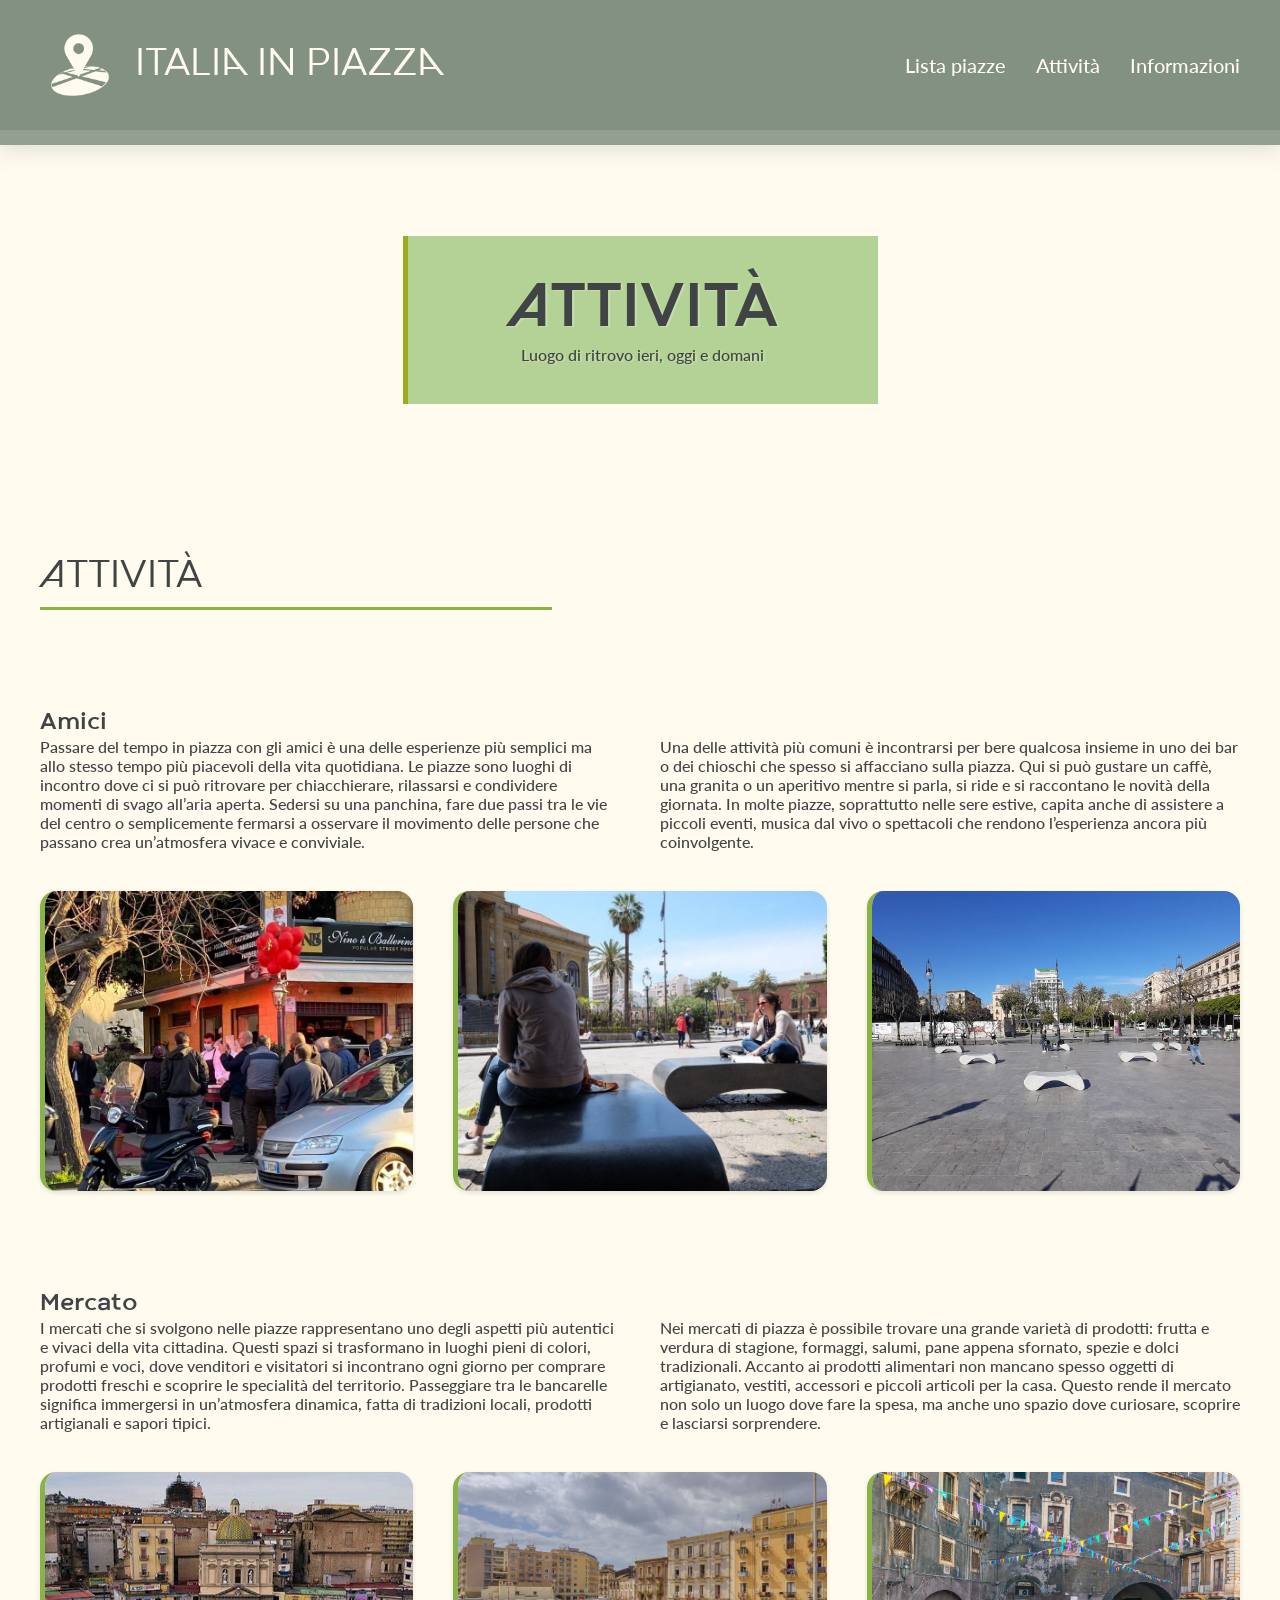
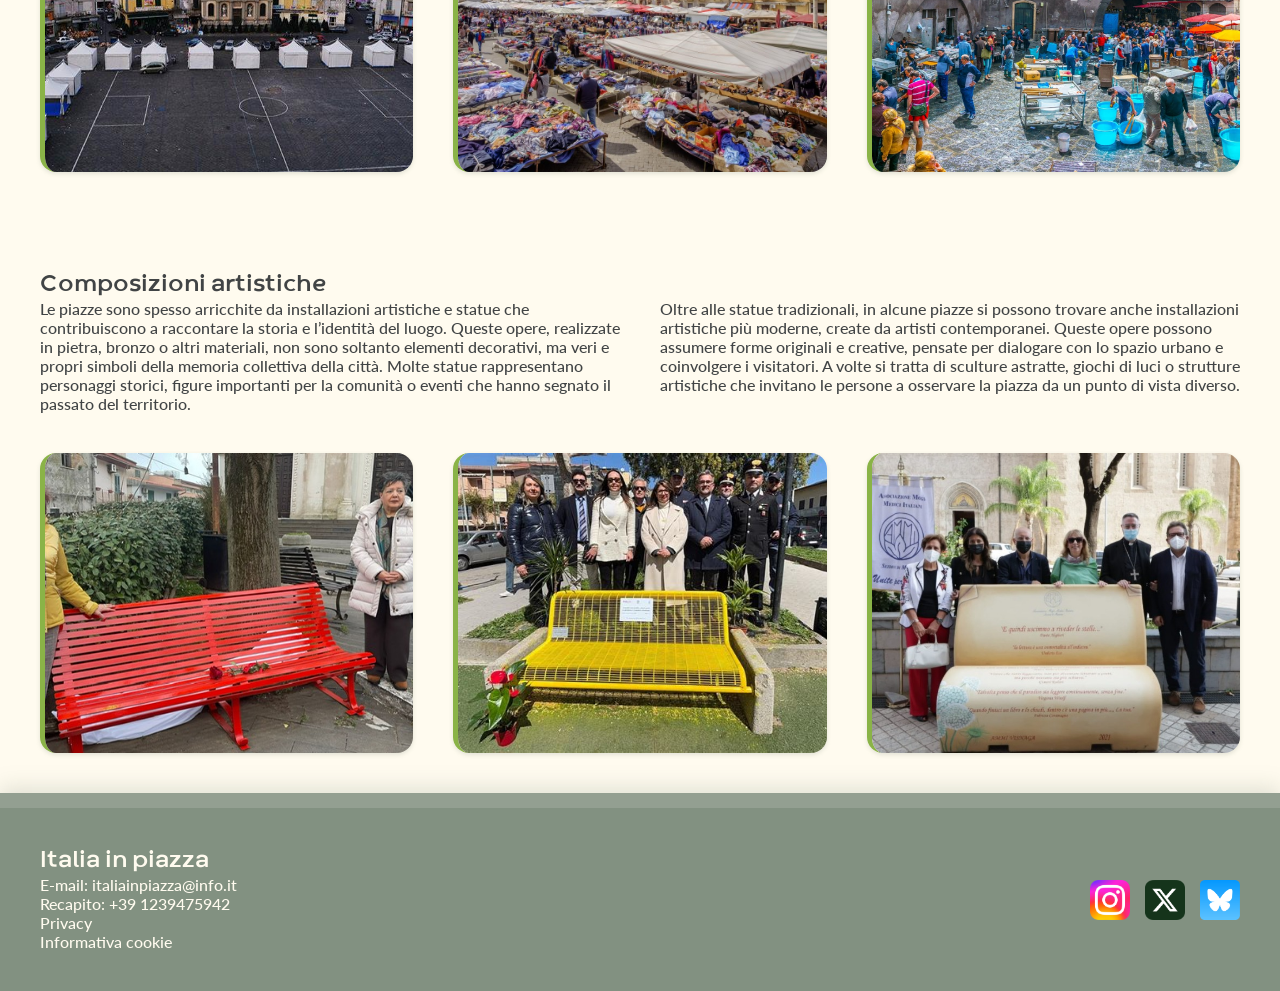
==== attivita.html @ 1c1739eb "Upload" ====
<!DOCTYPE html>
<html lang="it">
<head>
  <meta charset="UTF-8">
  <meta name="viewport" content="width=device-width, initial-scale=1.0">
  <title>Italia in piazza</title>
  <link rel="stylesheet" href="css/style.css">
</head>

<body>

<header class="header">
  <div class="container header-content">
    <div class="logo" onclick="window.open('index.html','_self')">
      <img class="logo-img" src="img/logo.png" alt="logo">
      <h2>Italia in piazza</h2>
    </div>
    <nav class="nav">
      <a href="listaPiazze.html">Lista piazze</a>
      <a href="attivita.html">Attività</a>
      <a href="informazioni.html">Informazioni</a>
    </nav>
  </div>
</header>

<section class="hero" style="background: url('./img/generali/att1.jpg') center/cover">
  <div class="hero-overlay">
    <h1>Attività</h1>
    <h4>Luogo di ritrovo ieri, oggi e domani</h4>
  </div>
</section>

<section class="container">

  <div class="section-header">
    <h2>Attività</h2>
  </div>

  <div id="myModal" class="modal">
    <div class="modal-content">
      <span class="close">&times;</span>
      <img id="imgMostra" src="img/PzzArchimedeSR/archimede_1.jpg" alt="">
    </div>
  </div>

  <div class="bloccoAtt">
    <h3>Amici</h3>
    <div class="colonne">
      <h4>
        Passare del tempo in piazza con gli amici è una delle esperienze più semplici ma allo
        stesso tempo più piacevoli della vita quotidiana. Le piazze sono luoghi di incontro dove
        ci si può ritrovare per chiacchierare, rilassarsi e condividere momenti di svago all’aria aperta.
        Sedersi su una panchina, fare due passi tra le vie del centro o semplicemente fermarsi a osservare il
        movimento delle persone che passano crea un’atmosfera vivace e conviviale.
      </h4>
      <h4>
        Una delle attività più comuni è incontrarsi per bere qualcosa insieme in uno dei bar o dei
        chioschi che spesso si affacciano sulla piazza. Qui si può gustare un caffè, una granita o
        un aperitivo mentre si parla, si ride e si raccontano le novità della giornata.
        In molte piazze, soprattutto nelle sere estive, capita anche di assistere a piccoli eventi, musica
        dal vivo o spettacoli che rendono l’esperienza ancora più coinvolgente.
      </h4>
    </div>
    <div class="cards">
      <div class="card">
        <img class="imgMod" src="img/att/amici_1.jpg" alt="piazza">
      </div>

      <div class="card">
        <img class="imgMod" src="img/att/amici_2.jpg" alt="piazza">
      </div>

      <div class="card">
        <img class="imgMod" src="img/att/amici_3.jpg" alt="piazza">
      </div>
    </div>
  </div>

  <div class="bloccoAtt">
    <h3>Mercato</h3>
    <div class="colonne">
      <h4>
        I mercati che si svolgono nelle piazze rappresentano uno degli aspetti più autentici
        e vivaci della vita cittadina. Questi spazi si trasformano in luoghi pieni di colori,
        profumi e voci, dove venditori e visitatori si incontrano ogni giorno per comprare
        prodotti freschi e scoprire le specialità del territorio. Passeggiare tra le
        bancarelle significa immergersi in un’atmosfera dinamica, fatta di tradizioni
        locali, prodotti artigianali e sapori tipici.
      </h4>
      <h4>
        Nei mercati di piazza è possibile trovare una grande varietà di prodotti: frutta
        e verdura di stagione, formaggi, salumi, pane appena sfornato, spezie e dolci
        tradizionali. Accanto ai prodotti alimentari non mancano spesso oggetti di
        artigianato, vestiti, accessori e piccoli articoli per la casa. Questo rende
        il mercato non solo un luogo dove fare la spesa, ma anche uno spazio dove curiosare,
        scoprire e lasciarsi sorprendere.
      </h4>
    </div>
    <div class="cards">
      <div class="card">
        <img class="imgMod" src="img/att/Mercato_1.jpg" alt="piazza">
      </div>

      <div class="card">
        <img class="imgMod" src="img/att/Mercato_2.jpg" alt="piazza">
      </div>

      <div class="card">
        <img class="imgMod" src="img/att/Mercato_3.jpg" alt="piazza">
      </div>

    </div>
  </div>

  <div>
    <h3>Composizioni artistiche</h3>
    <div class="colonne">
      <h4>
        Le piazze sono spesso arricchite da installazioni artistiche e statue che
        contribuiscono a raccontare la storia e l’identità del luogo. Queste opere,
        realizzate in pietra, bronzo o altri materiali, non sono soltanto elementi
        decorativi, ma veri e propri simboli della memoria collettiva della città.
        Molte statue rappresentano personaggi storici, figure importanti per la comunità
        o eventi che hanno segnato il passato del territorio.
      </h4>
      <h4>
        Oltre alle statue tradizionali, in alcune piazze si possono trovare anche
        installazioni artistiche più moderne, create da artisti contemporanei. Queste
        opere possono assumere forme originali e creative, pensate per dialogare con
        lo spazio urbano e coinvolgere i visitatori. A volte si tratta di sculture
        astratte, giochi di luci o strutture artistiche che invitano le persone a
        osservare la piazza da un punto di vista diverso.
      </h4>
    </div>
    <div class="cards">
      <div class="card">
        <img class="imgMod" src="img/att/arte_1.jpg" alt="piazza">
      </div>

      <div class="card">
        <img class="imgMod" src="img/att/arte_2.jpg" alt="piazza">
      </div>

      <div class="card">
        <img class="imgMod" src="img/att/arte_3.jpg" alt="piazza">
      </div>

    </div>
  </div>

</section>


<footer class="footer">
  <div class="container footer-content">
    <div class="footer-info">
      <h3>Italia in piazza</h3>
      <h4>E-mail: italiainpiazza@info.it</h4>
      <h4>Recapito: +39 1239475942</h4>
      <h4>Privacy</h4>
      <h4>Informativa cookie</h4>
    </div>
    <div class="footer-social">
      <div class="social">
        <img onclick="window.open('https://www.instagram.com/')" src="img/icona 1.png"/>
      </div>
      <div class="social">
        <img onclick="window.open('https://x.com/')" src="img/icona 2.png"/>
      </div>
      <div class="social">
        <img onclick="window.open('https://bsky.app/')" src="img/icona 3.png" height="1096" width="1103"/>
      </div>
    </div>
  </div>
</footer>

<script>
  var modal = document.getElementById("myModal");

  var imgs = document.getElementsByClassName("imgMod");

  var span = document.getElementsByClassName("close")[0];

  for (var i = 0; i < imgs.length; i++) {
    var vetImg = imgs[i];
    vetImg.onclick = function() {
      modal.style.display = "block";
      document.getElementById("imgMostra").src = this.src;
    }
  }

  span.onclick = function() {
    modal.style.display = "none";
  }

  window.onclick = function(event) {
    if (event.target == modal) {
      modal.style.display = "none";
    }
  }
</script>


</body>
</html>
---- css/style.css ----
* {
  margin: 0;
  padding: 0;
}
/*TROVARE FONT WEB SAFE*/
@font-face {
  font-family: fontTit;
  src: url(../font/Codec-Cold-Bold-trial.ttf);
}

@font-face {
  font-family: fontTitPar;
  src: url(../font/Codec-Cold-News-trial.ttf);
}

@font-face {
  font-family: fontTxtPar;
  src: url(../font/Lato-Medium.ttf);
}

@font-face {
  font-family: fontTxtParBold;
  src: url(../font/Codec-Warm-Bold-trial.ttf);
}

body {
  font-family: fontTxtPar;
  background: #fffbef;
  color: #414445;
}

h1 {
  font-family: fontTit;
  text-transform: uppercase;
  font-size: 64px;
  font-weight: normal;
}

h2 {
  font-family: fontTitPar;
  text-transform: uppercase;
  font-size: 40px;
  font-weight: normal;
}

h3 {
  font-family: fontTxtParBold;
  font-size: 24px;
  font-weight: normal;
}


h4 {
  font-family: fontTxtPar;
  font-size: 16px;
  font-weight: normal;
}

.header {
  background: #829181;
  color: #fffbef;
  border-bottom: 15px solid #939f91;
  box-shadow: 0 5px 20px rgba(130, 145, 129, 0.25);
}

.header-content {
  display: flex;
  justify-content: space-between;
  align-items: center;
  padding: 20px;
}

.logo {
  display: flex;
  align-items: center;
  gap: 15px;
  width: 500px;
  height: 50px;
}

.logo:hover {
  text-decoration: underline;
  text-underline-offset: 5px;
}

.logo:hover .logo-img{
  transition: all .4s ease;
  -webkit-transition: all .4s ease;
  width: 79px;
  height: 79px;
}

.logo-img {
  transition: all .4s ease;
  -webkit-transition: all .4s ease;
  width: 80px;
  height: 80px;
}

.nav {
  display: flex;
  gap: 30px;
}

.nav a {
  font-family: fontTxtPar;
  font-size: 20px;
  text-decoration: none;
  color: #fffbef;
}

.nav a:hover {
  text-decoration: underline;
  text-underline-offset: 5px;
}

.container {
  max-width: 1200px;
  margin: auto;
  padding: 40px 20px;
}

.hero {
  height: 350px;
  display: flex;
  align-items: center;
  justify-content: center;
  text-shadow: rgba(255, 251, 239, 0.27) 2px 1px 1px;
}

.hero-overlay {
  background: rgb(180, 210, 150);
  padding: 40px 100px;
  border-left: 5px solid #9aac22;
  text-align: center;
}

.hero h3 {
  margin-top: 5px;
}

.section-header {
  margin-top: 20px;
  display: flex;
  justify-content: space-between;
  align-items: center;
  margin-bottom: 70px;
}

.section-header h2 {
  border-bottom: 3px solid #8ab347;
  padding-bottom: 8px;
  padding-right: 350px;
}

.btn {
  background: rgb(209, 238, 158);
  border: none;
  border-left: 5px solid #9aac22;
  padding: 15px 25px;
  cursor: pointer;
  font-family: fontTxtParBold;
  font-size: 15px;
}

.btn:hover {
  background: rgba(209, 238, 158, 0.77);
}

.piazza {
  display: flex;
  gap: 40px;
  margin-bottom: 50px;
  align-items: center;
  color: #4f5151;
}

.piazza h3 {
  border-left: 5px solid #9aac22;
  padding-left: 15px;
  margin-bottom: 10px;
}

.piazza h3:hover {
  text-decoration: underline;
  text-underline-offset: 5px;
  cursor: pointer;
}

.piazza-text {
  flex: 1;
  max-width: 500px;
}

.city {
  font-size: 20px;
  margin-bottom: 8px;
}

.piazza-img {
  transition: all .2s ease;
  -webkit-transition: all .2s ease;
  flex: 1;
  border-left: 5px solid #9aac22;
  cursor: pointer;
}

.piazza-img:hover {
  transition: all .2s ease;
  -webkit-transition: all .2s ease;
  opacity: 80%;
}

.piazza-img img {
  width: 100%;
  display: flex;
  height: 200px;
  object-fit: cover;
}

.modal {
  display: none;
  position: fixed;
  z-index: 1;
  padding-top: 100px;
  left: 0;
  top: 0;
  width: 100%;
  height: 100%;
  overflow: auto; /* Enable scroll if needed */
  background-color: rgb(0,0,0); /* Fallback color */
  background-color: rgba(0,0,0,0.4); /* Black w/ opacity */
}

.modal-content {
  display: flex;
  flex-direction: column;
  position: relative;
  padding: 10px 10px 0 10px;
  width: 80vw;
  height: 70vw;
  max-width: 1200px;
  max-height: 800px;
  margin: auto;
  -webkit-animation-name: animatetop;
  -webkit-animation-duration: 0.4s;
  animation-name: animatetop;
  animation-duration: 0.4s;
  background-color: #fffbef;
}

.modal-content img {
  margin-top: auto;
  margin-bottom: 1%;
  object-fit: contain;
  width: 100%;
  height: 100%;
}

.close {
  color: #aecc77;
  font-size: 60px;
  font-weight: bold;
  text-align: right;
}

.close:hover,
.close:focus {
  color: #9aac22;
  cursor: pointer;
}

/* Add Animation */
@-webkit-keyframes animatetop {
  from {top:-300px; opacity:0}
  to {top:0; opacity:1}
}

@keyframes animatetop {
  from {top:-300px; opacity:0}
  to {top:0; opacity:1}
}

.banner img {
  width: 100%;
  display: block;
  height: 300px;
  object-fit: cover;
}

.attivita {
  display: flex;
  gap: 50px;
  align-items: center;
}

.attivita-text {
  flex: 1;
  max-width: 500px;
}

.attivita-text h2 {
  font-size: 32px;
  border-bottom: 3px solid #8ab347;
  padding-bottom: 8px;
  margin-bottom: 20px;
}

.attivita-text ul {
  margin: 20px 0 20px 20px;
}

.attivita-img {
  transition: all .2s ease;
  -webkit-transition: all .2s ease;
  flex: 1;
}

.attivita-img img {
  width: 100%;
  display: block;
  height: 300px;
  object-fit: cover;
  border-left: 5px solid #9aac22;
}

.attivita-img:hover {
  transition: all .2s ease;
  -webkit-transition: all .2s ease;
  opacity: 80%;
}

.footer {
  background: #829181;
  color: #fffbef;
  border-top: 15px solid #939f91;
  box-shadow: 0 -5px 20px rgba(130, 145, 129, 0.25);
}

.footer-content {
  display: flex;
  justify-content: space-between;
  align-items: center;
}

.footer-social {
  display: flex;
  gap: 15px;
}

.social {
  transition: all .4s ease;
  -webkit-transition: all .4s ease;
  width: 40px;
  height: 40px;
  border-radius: 8px;
  cursor: pointer;
}

.social img {
  width: 100%;
  height: 100%;
  mix-blend-mode: overlay;
}

.social:hover {
  transition: all .4s ease;
  -webkit-transition: all .4s ease;
  width: 38px;
  height: 38px;
}

.colonne{
  display:flex;
  gap:40px;
}

.colonne h4{
  flex:1;
}

.cards{
  display:flex;
  gap:40px;
  justify-content:space-between;
}

.card{
  border-radius:16px;
  overflow:hidden;
  border-left:5px solid #8ab347;
  flex:1;
  margin-top:40px;
  box-shadow: 0 2px 4px rgba(130, 145, 129, 0.22);
  transition: all .2s ease;
  -webkit-transition: all .2s ease;
  cursor: pointer;
}

.card:hover{
  box-shadow: 0 10px rgba(130, 145, 129, 0.8);
  transition: all .2s ease;
  -webkit-transition: all .2s ease;
  opacity: 80%;
}

.card img{
  width: 100%;
  display: flex;
  height: 300px;
  object-fit: cover;
}

.bloccoAtt{
  margin: 100px 0 100px 0;
}

.linea {
  border-bottom: 3px solid #8ab347;
  margin: 100px 0 100px 0;
}

table {
  width: 100%;
  max-width: 500px;
  background: rgb(209, 238, 158);
  border-collapse:separate;
  border: 2px solid rgba(154, 172, 34, 0.65);
  border-radius:6px;
  border-spacing: 0
}

td, th {
  text-align: left;
  border-collapse:separate;
  border: 1px solid rgba(154, 172, 34, 0.65);
  padding: 12px;
}

@media (max-width: 900px) {
  .header-content {
    flex-direction: column;
    gap: 20px;
  }

  .section-header {
    gap: 15px;
    align-items: flex-start;
  }

  .section-header h2 {
    border-bottom: 3px solid #8ab347;
    padding-bottom: 8px;
    padding-right: 40%;
  }

  .nav {
    flex-direction: column;
    align-items: center;
    gap: 10px;
  }

  .piazza {
    flex-direction: column;
  }

  .piazza-img img {
    width: 70vw;
  }

  .attivita {
    flex-direction: column;
  }

  .attivita-img img {
    width: 70vw;
  }

  .colonne {
    flex-direction: column;
  }

  .cards{
    gap: 0;
    flex-direction: column;
  }

  table{
    max-width: 100%;
  }
}
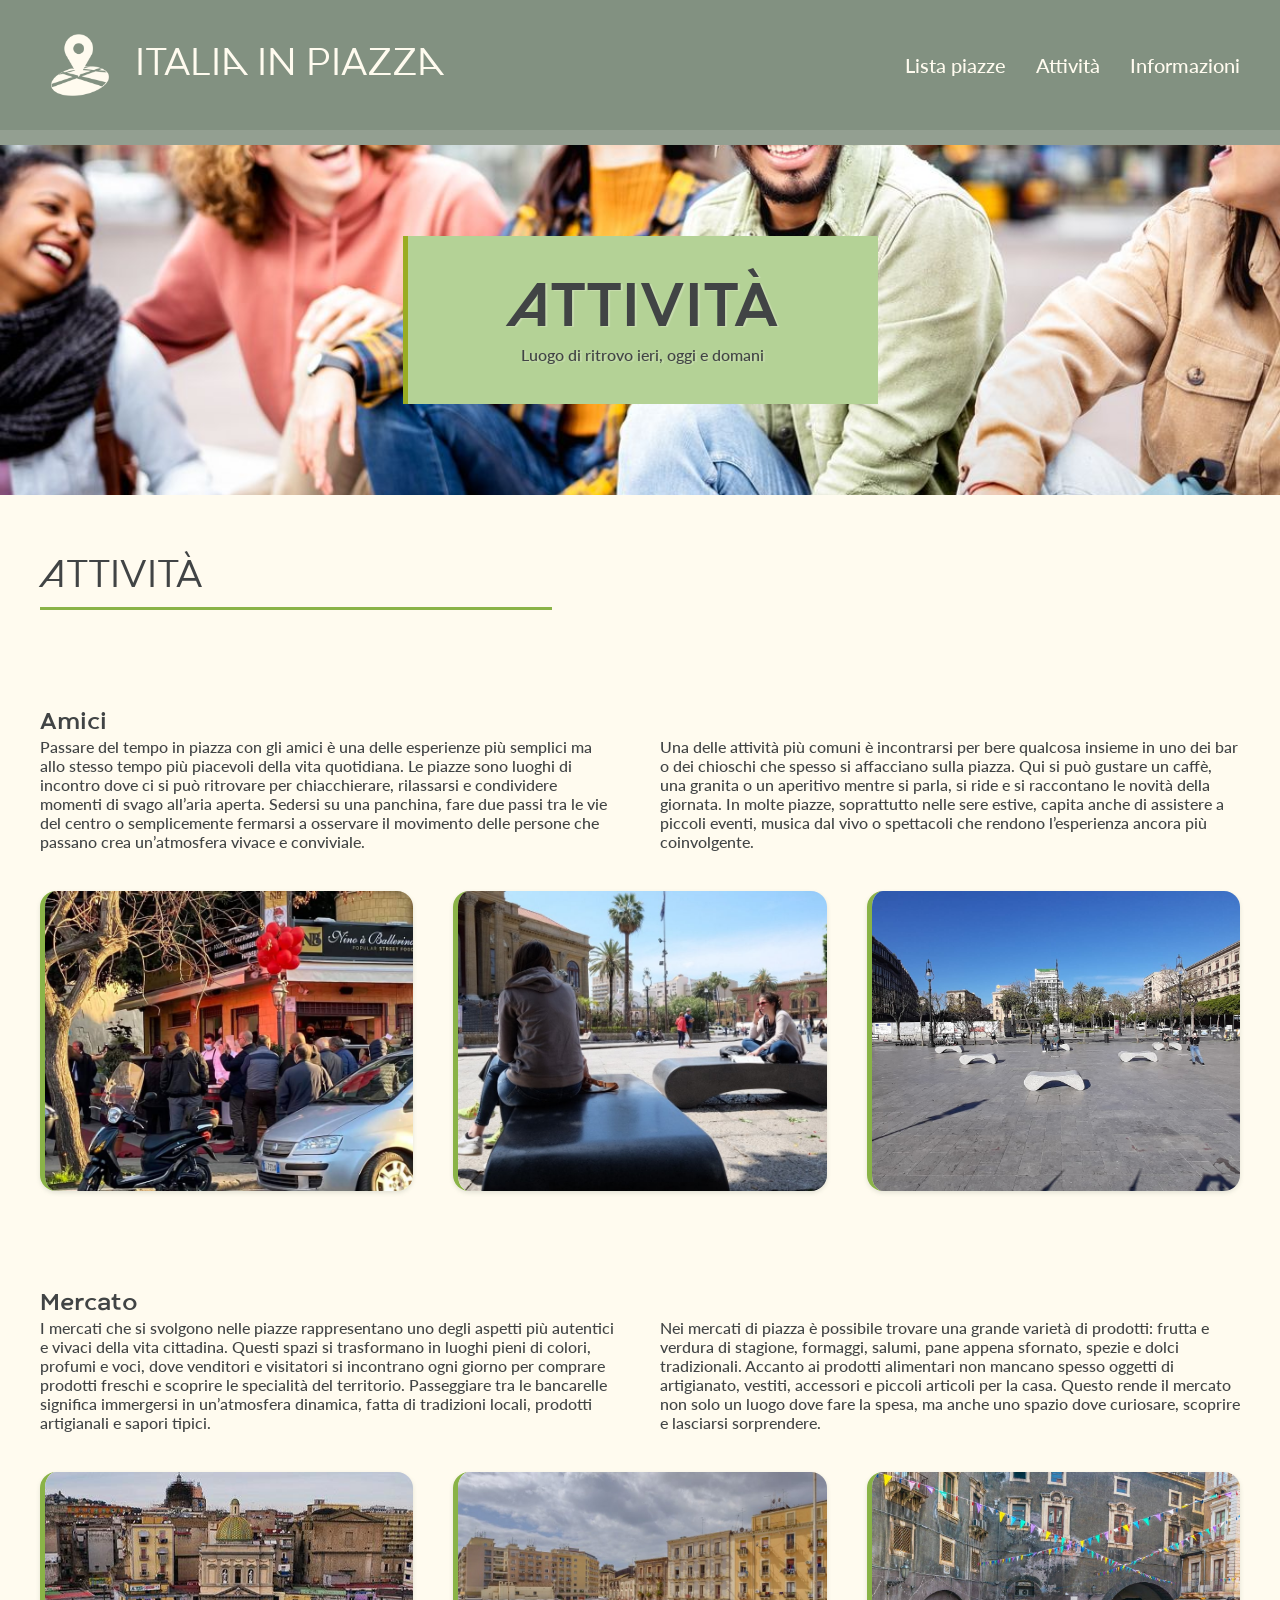
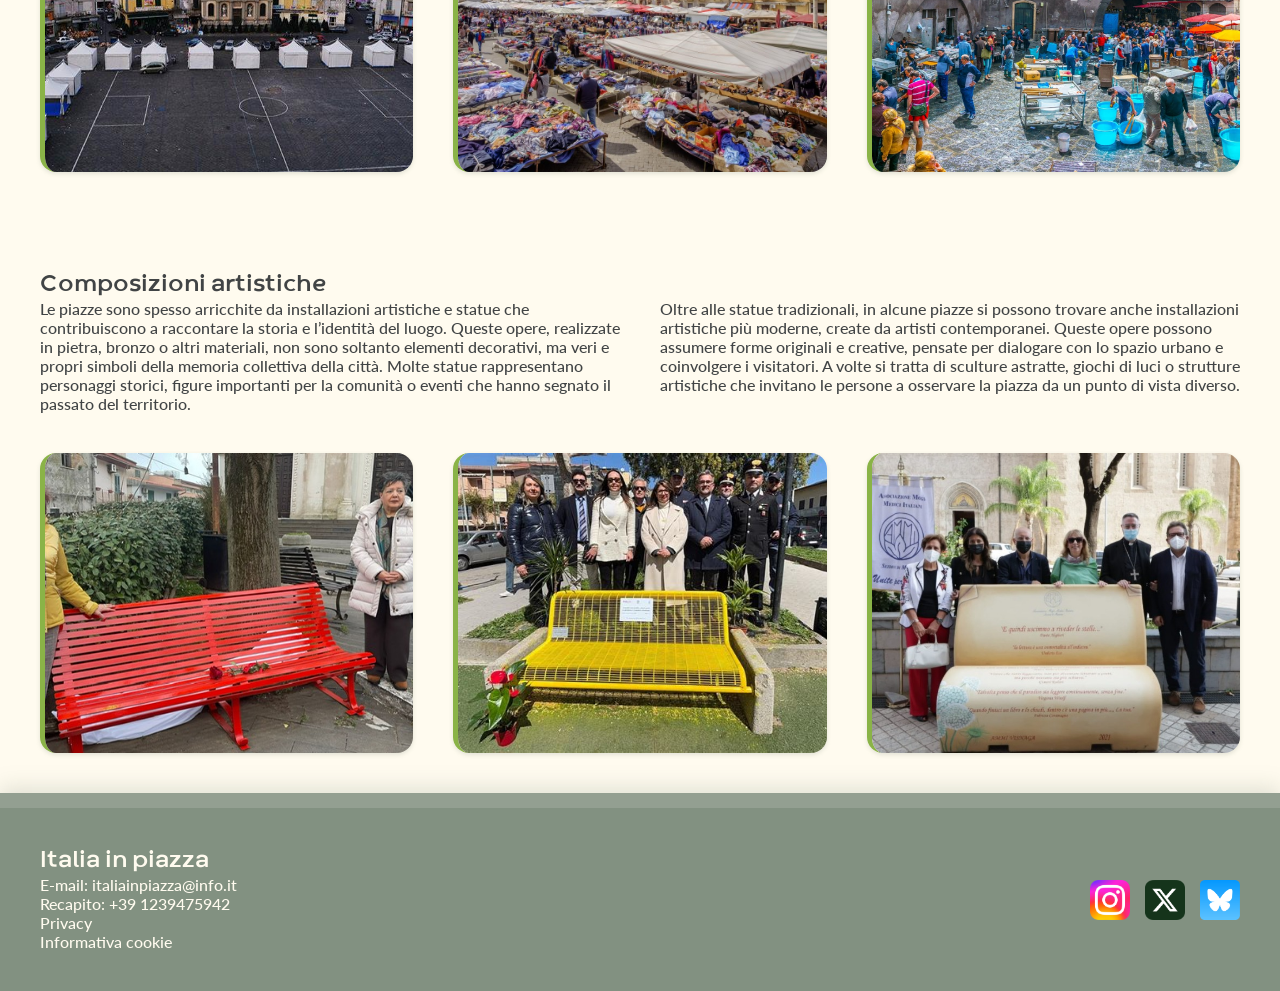
==== commit 1b148a3c: "Fix sfondo" ====
--- a/attivita.html
+++ b/attivita.html
@@ -23,7 +23,7 @@
   </div>
 </header>
 
-<section class="hero" style="background: url('./img/generali/att1.jpg') center/cover">
+<section class="hero" style="background: url('./img/generali/Att1.jpg') center/cover">
   <div class="hero-overlay">
     <h1>Attività</h1>
     <h4>Luogo di ritrovo ieri, oggi e domani</h4>
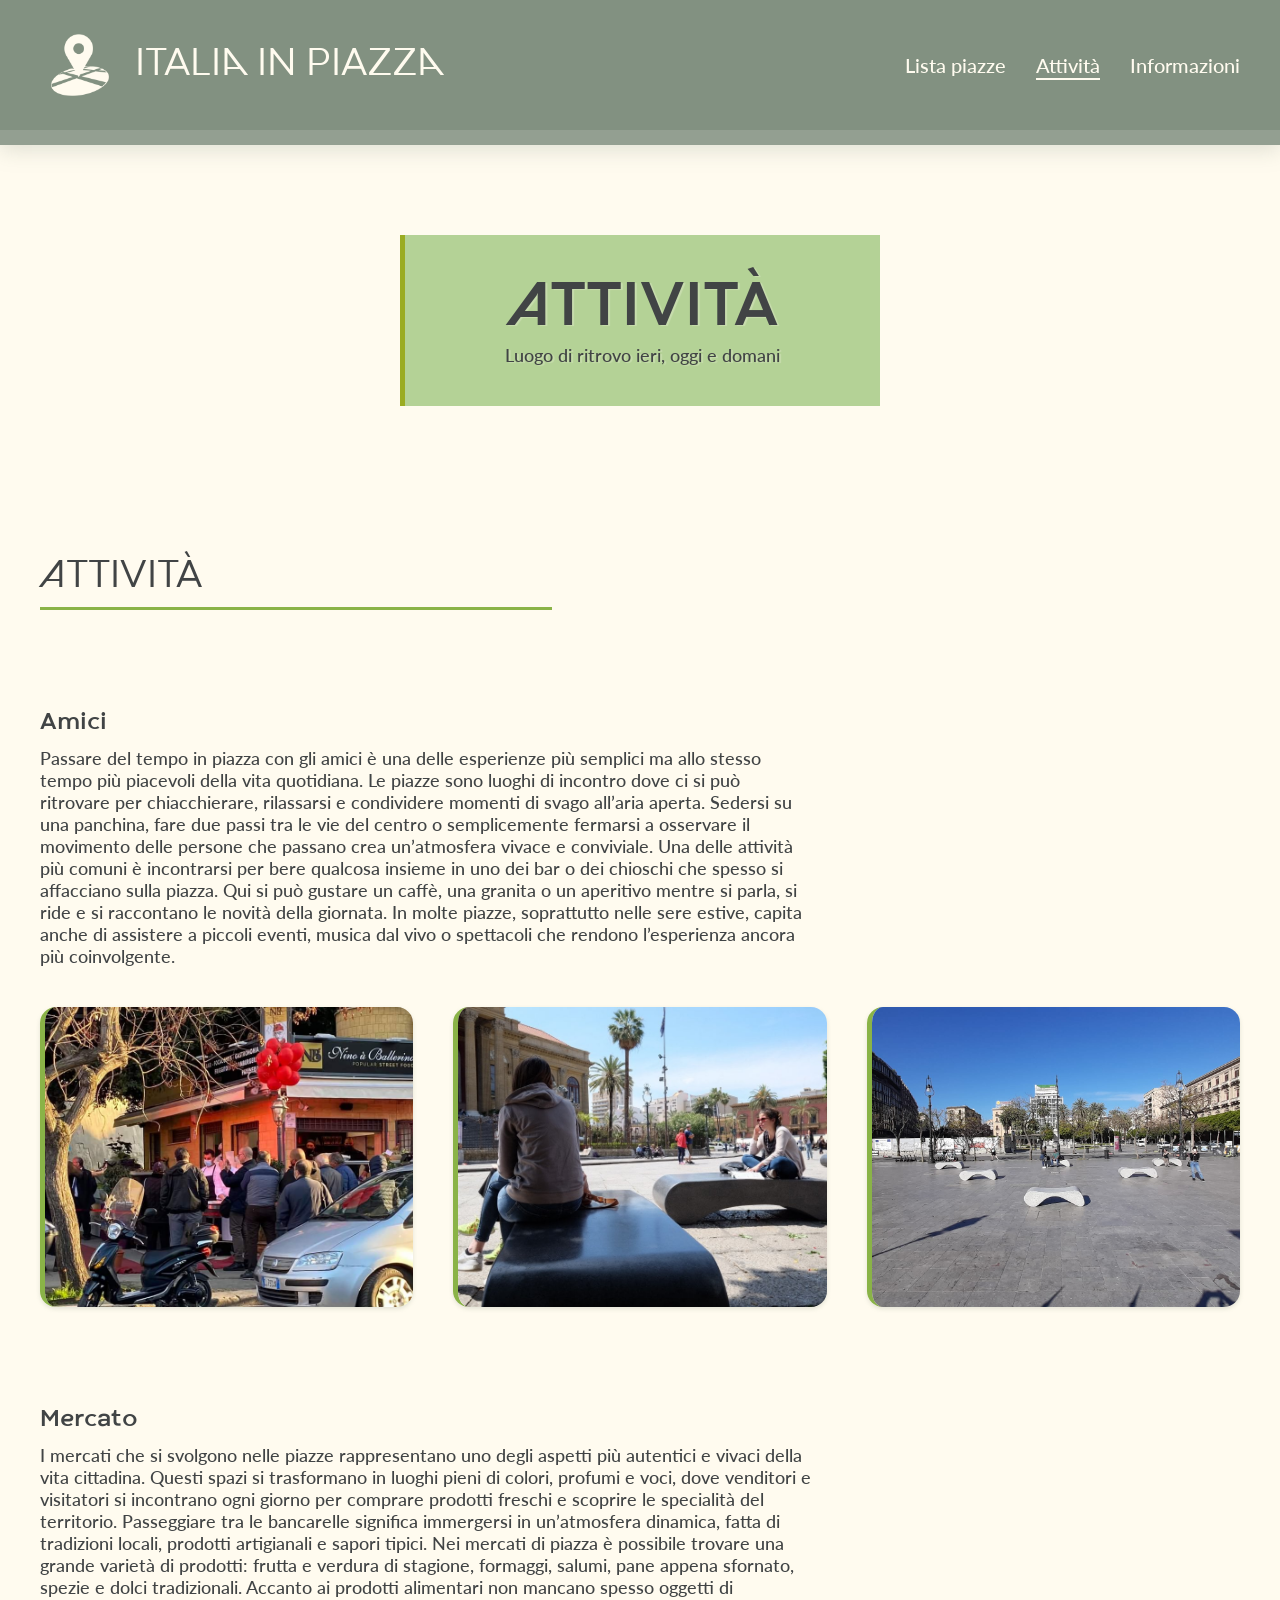
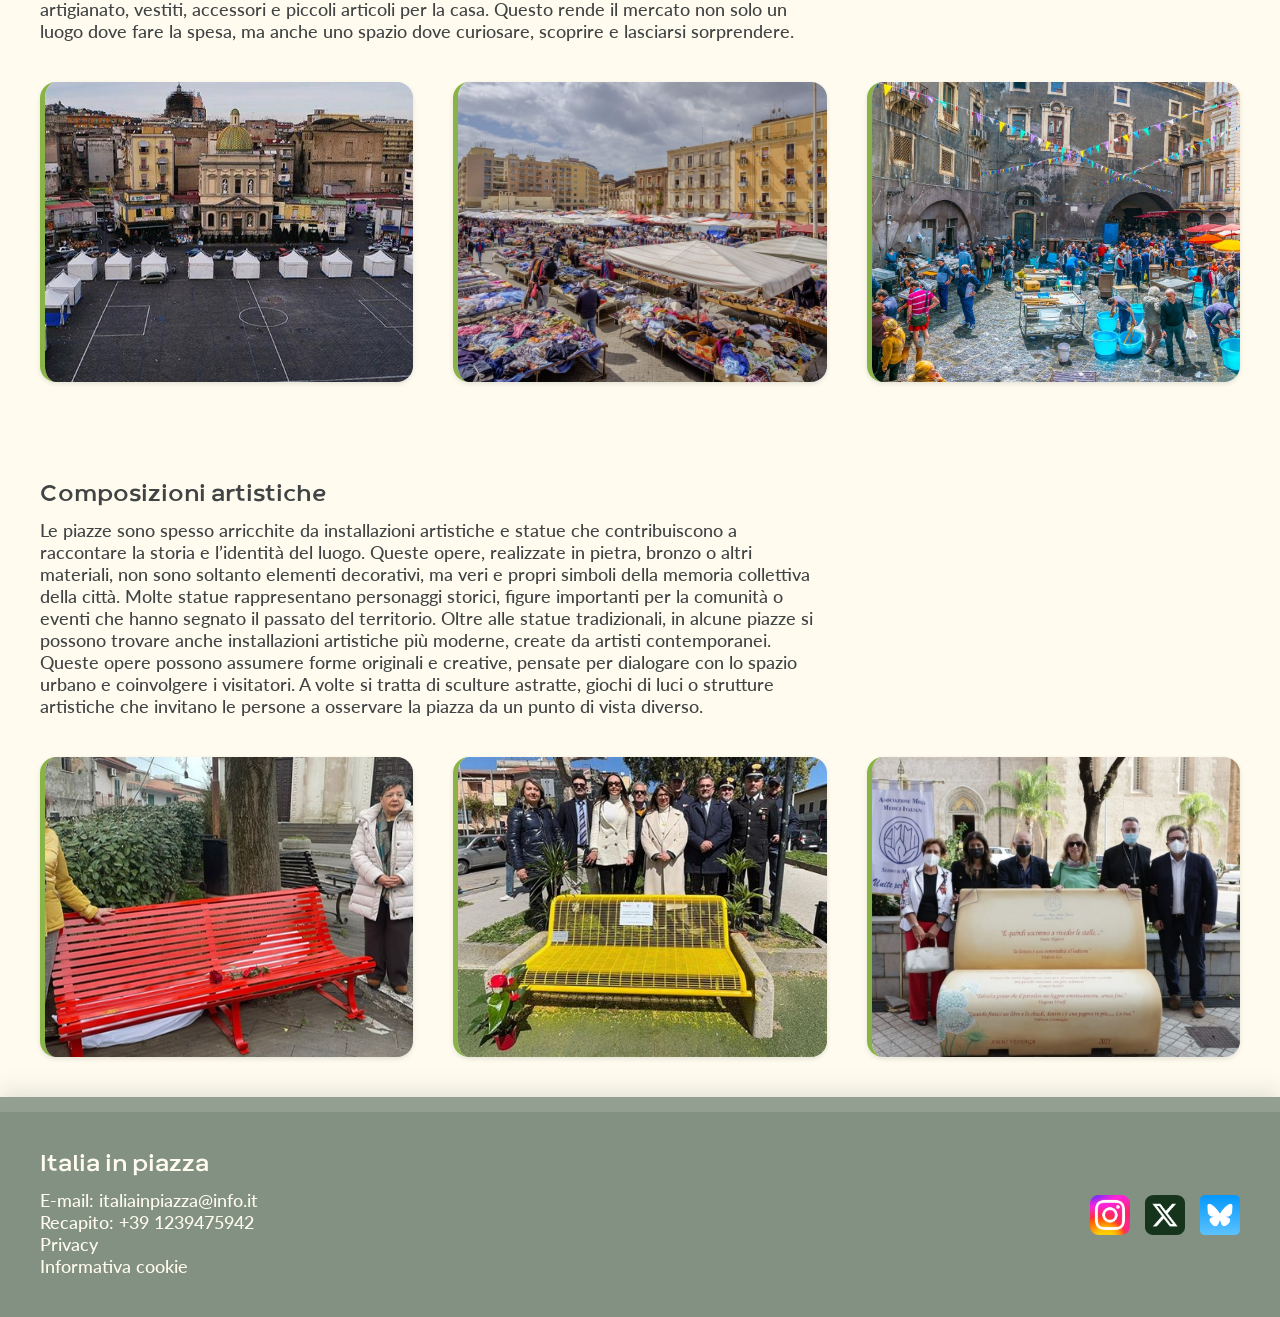
==== commit 73852039: "Update post-rev 20/05" ====
--- a/attivita.html
+++ b/attivita.html
@@ -17,13 +17,13 @@
     </div>
     <nav class="nav">
       <a href="listaPiazze.html">Lista piazze</a>
-      <a href="attivita.html">Attività</a>
+      <a id="selezionato"  href="attivita.html">Attività</a>
       <a href="informazioni.html">Informazioni</a>
     </nav>
   </div>
 </header>
 
-<section class="hero" style="background: url('./img/generali/Att1.jpg') center/cover">
+<section class="hero" style="background: url('./img/generali/att1.jpg') center/cover">
   <div class="hero-overlay">
     <h1>Attività</h1>
     <h4>Luogo di ritrovo ieri, oggi e domani</h4>
@@ -52,8 +52,6 @@
         ci si può ritrovare per chiacchierare, rilassarsi e condividere momenti di svago all’aria aperta.
         Sedersi su una panchina, fare due passi tra le vie del centro o semplicemente fermarsi a osservare il
         movimento delle persone che passano crea un’atmosfera vivace e conviviale.
-      </h4>
-      <h4>
         Una delle attività più comuni è incontrarsi per bere qualcosa insieme in uno dei bar o dei
         chioschi che spesso si affacciano sulla piazza. Qui si può gustare un caffè, una granita o
         un aperitivo mentre si parla, si ride e si raccontano le novità della giornata.
@@ -86,8 +84,6 @@
         prodotti freschi e scoprire le specialità del territorio. Passeggiare tra le
         bancarelle significa immergersi in un’atmosfera dinamica, fatta di tradizioni
         locali, prodotti artigianali e sapori tipici.
-      </h4>
-      <h4>
         Nei mercati di piazza è possibile trovare una grande varietà di prodotti: frutta
         e verdura di stagione, formaggi, salumi, pane appena sfornato, spezie e dolci
         tradizionali. Accanto ai prodotti alimentari non mancano spesso oggetti di
@@ -122,8 +118,6 @@
         decorativi, ma veri e propri simboli della memoria collettiva della città.
         Molte statue rappresentano personaggi storici, figure importanti per la comunità
         o eventi che hanno segnato il passato del territorio.
-      </h4>
-      <h4>
         Oltre alle statue tradizionali, in alcune piazze si possono trovare anche
         installazioni artistiche più moderne, create da artisti contemporanei. Queste
         opere possono assumere forme originali e creative, pensate per dialogare con
--- a/css/style.css
+++ b/css/style.css
@@ -47,13 +47,16 @@
   font-family: fontTxtParBold;
   font-size: 24px;
   font-weight: normal;
+  padding-bottom: 10px;
 }
 
 
 h4 {
   font-family: fontTxtPar;
-  font-size: 16px;
+  font-size: 18px;
   font-weight: normal;
+  line-height: 22px;
+  text-wrap: balance;
 }
 
 .header {
@@ -114,6 +117,11 @@
   text-underline-offset: 5px;
 }
 
+.nav #selezionato{
+  text-decoration: underline;
+  text-underline-offset: 5px;
+}
+
 .container {
   max-width: 1200px;
   margin: auto;
@@ -222,7 +230,7 @@
   display: none;
   position: fixed;
   z-index: 1;
-  padding-top: 100px;
+  padding-top: 5vh;
   left: 0;
   top: 0;
   width: 100%;
@@ -237,11 +245,11 @@
   flex-direction: column;
   position: relative;
   padding: 10px 10px 0 10px;
-  width: 80vw;
-  height: 70vw;
   max-width: 1200px;
   max-height: 800px;
   margin: auto;
+  width: 60vw;
+  height: 80vh;
   -webkit-animation-name: animatetop;
   -webkit-animation-duration: 0.4s;
   animation-name: animatetop;
@@ -270,6 +278,64 @@
   cursor: pointer;
 }
 
+.search-container {
+  color: #414445;
+  display: flex;
+}
+
+.search-container form {
+  display: flex;
+  width: 100%;
+}
+
+.search-container select {
+  padding: 10px;
+  background: rgb(209, 238, 158);
+  font-size: 16px;
+  color: #414445;
+  border: none;
+  border-right: 3px solid #9aac22;
+  cursor: pointer;
+}
+
+.search-container input[type=text] {
+  flex: 1;
+  min-width: 0;
+  padding: 10px;
+  margin-left: -4px;
+  font-size: 16px;
+  border: none;
+  font-family: fontTxtPar ;
+  color: #414445;
+  background-color: #eff4e6;
+}
+
+.search-container button {
+  transition: all .2s ease;
+  -webkit-transition: all .2s ease;
+  float: right;
+  padding: 5px;
+  border: none;
+  border-left: 3px solid #9aac22;
+  background: rgb(209, 238, 158);
+  font-size: 17px;
+  cursor: pointer;
+}
+
+.search-container button:hover {
+  transition: all .2s ease;
+  -webkit-transition: all .2s ease;
+  background: rgba(209, 238, 158, 0.77);
+}
+
+.search-container img{
+  width: 30px;
+  height: 30px;
+  display: block;
+  margin-left: auto;
+  margin-right: auto;
+}
+
 /* Add Animation */
 @-webkit-keyframes animatetop {
   from {top:-300px; opacity:0}
@@ -308,6 +374,7 @@
 
 .attivita-text ul {
   margin: 20px 0 20px 20px;
+  line-height: 2;
 }
 
 .attivita-img {
@@ -371,12 +438,9 @@
 }
 
 .colonne{
-  display:flex;
+  display:grid;
   gap:40px;
-}
-
-.colonne h4{
-  flex:1;
+  grid-template-columns: 2fr 1fr;
 }
 
 .cards{
@@ -446,12 +510,11 @@
   .section-header {
     gap: 15px;
     align-items: flex-start;
+    flex-direction: column;
   }
 
   .section-header h2 {
-    border-bottom: 3px solid #8ab347;
-    padding-bottom: 8px;
-    padding-right: 40%;
+    padding-right: 20%;
   }
 
   .nav {
@@ -488,4 +551,5 @@
   table{
     max-width: 100%;
   }
-}
+
+}
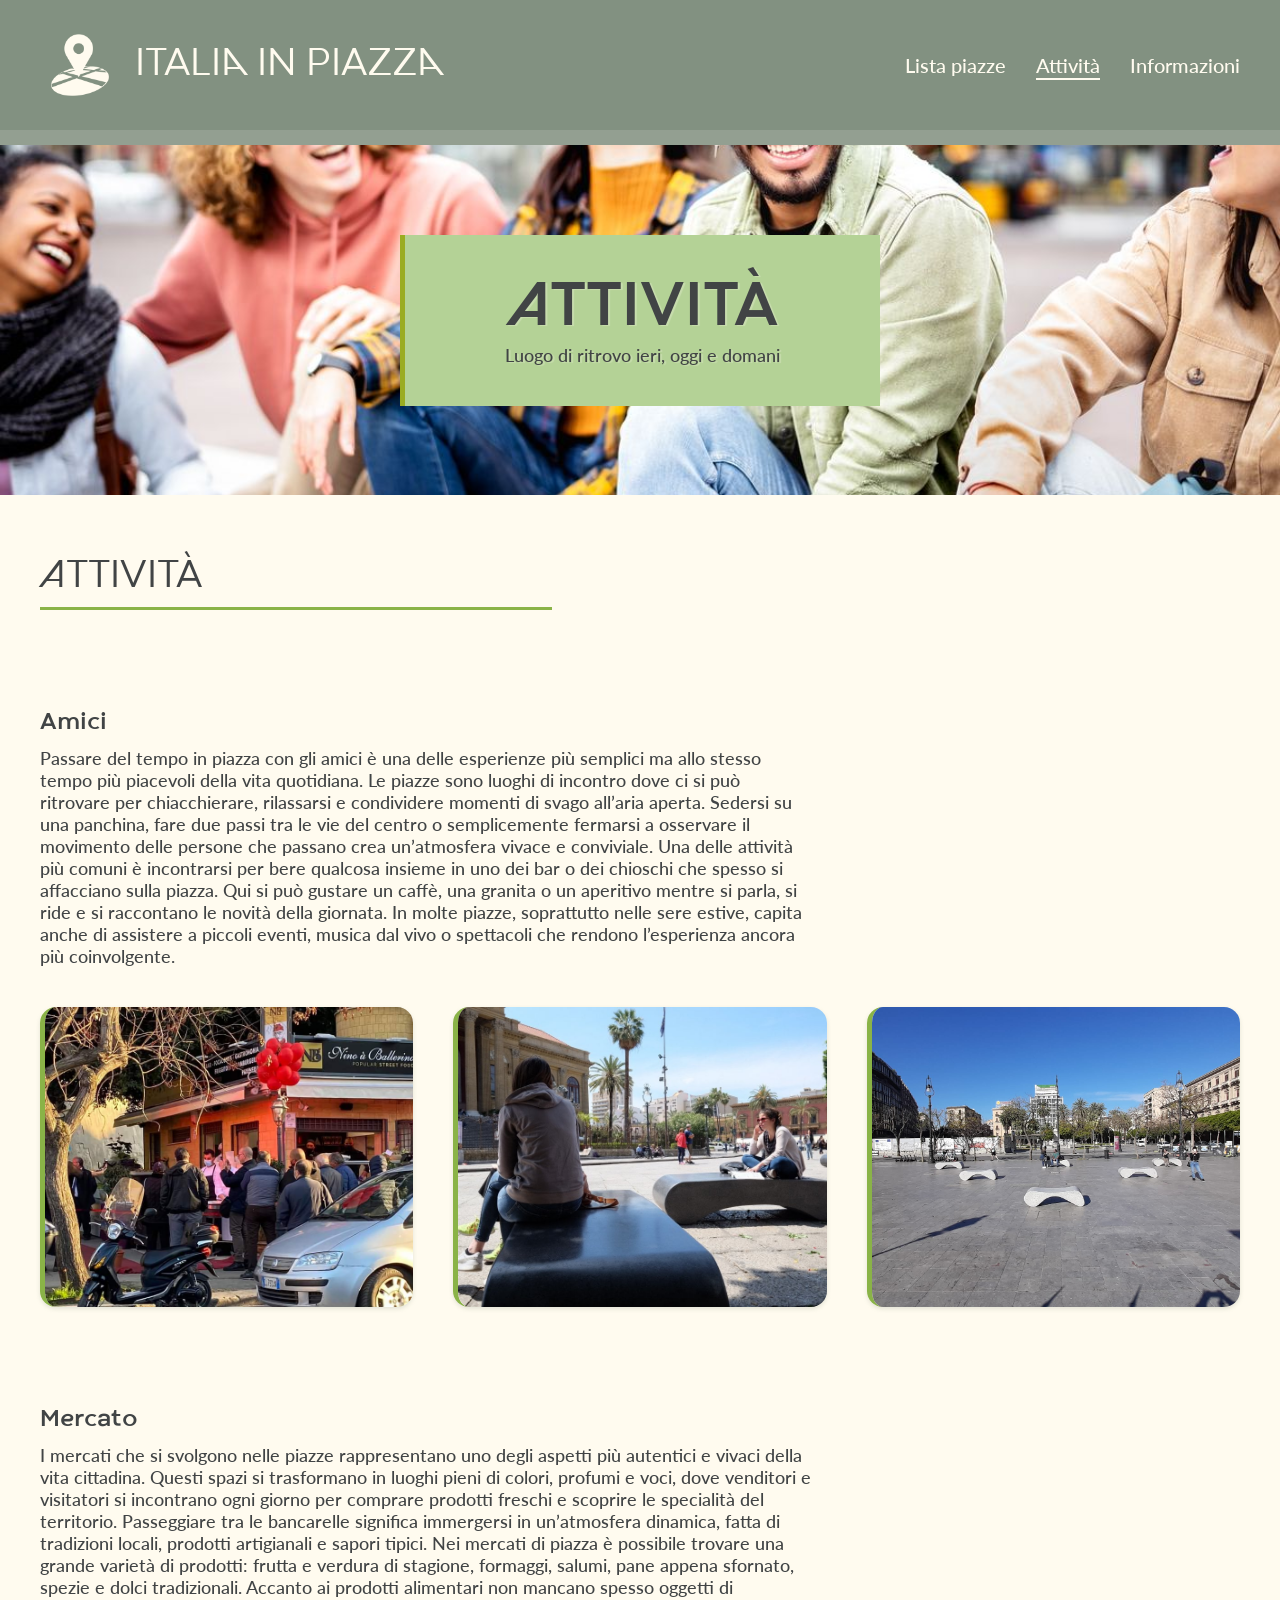
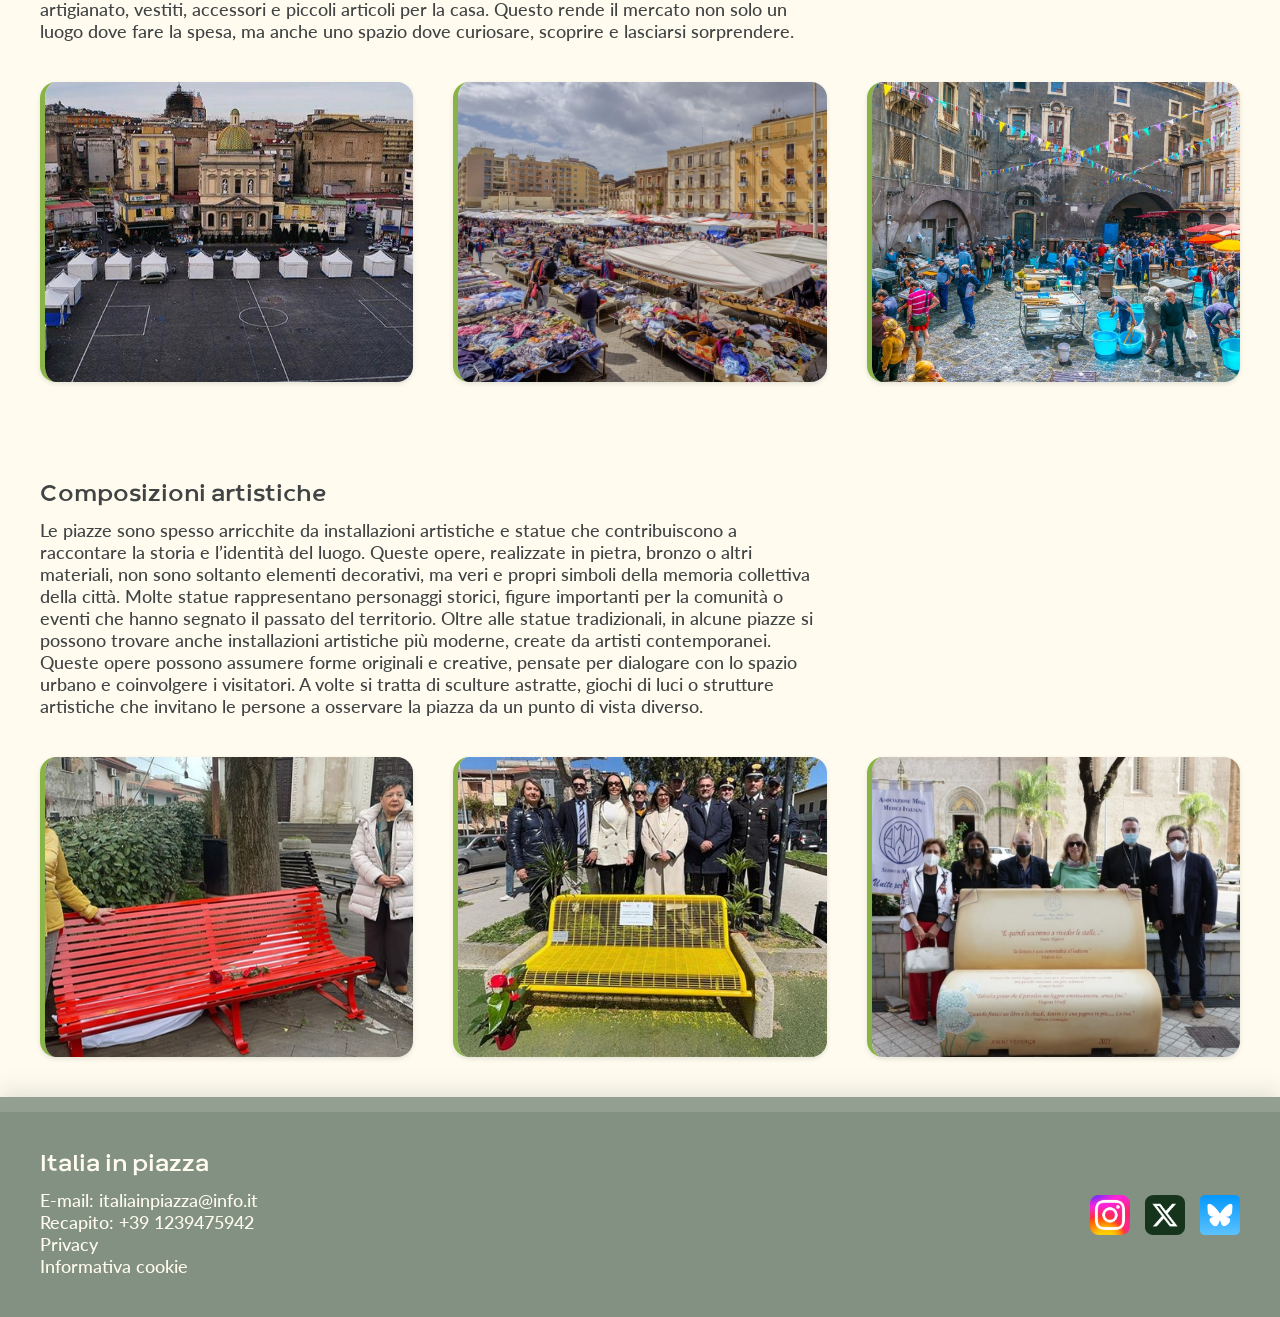
==== commit 3487156e: "Merge branch 'main' of https://github.com/DomeMessi/Esercizio-3" ====
--- a/attivita.html
+++ b/attivita.html
@@ -23,7 +23,7 @@
   </div>
 </header>
 
-<section class="hero" style="background: url('./img/generali/att1.jpg') center/cover">
+<section class="hero" style="background: url('./img/generali/Att1.jpg') center/cover">
   <div class="hero-overlay">
     <h1>Attività</h1>
     <h4>Luogo di ritrovo ieri, oggi e domani</h4>
